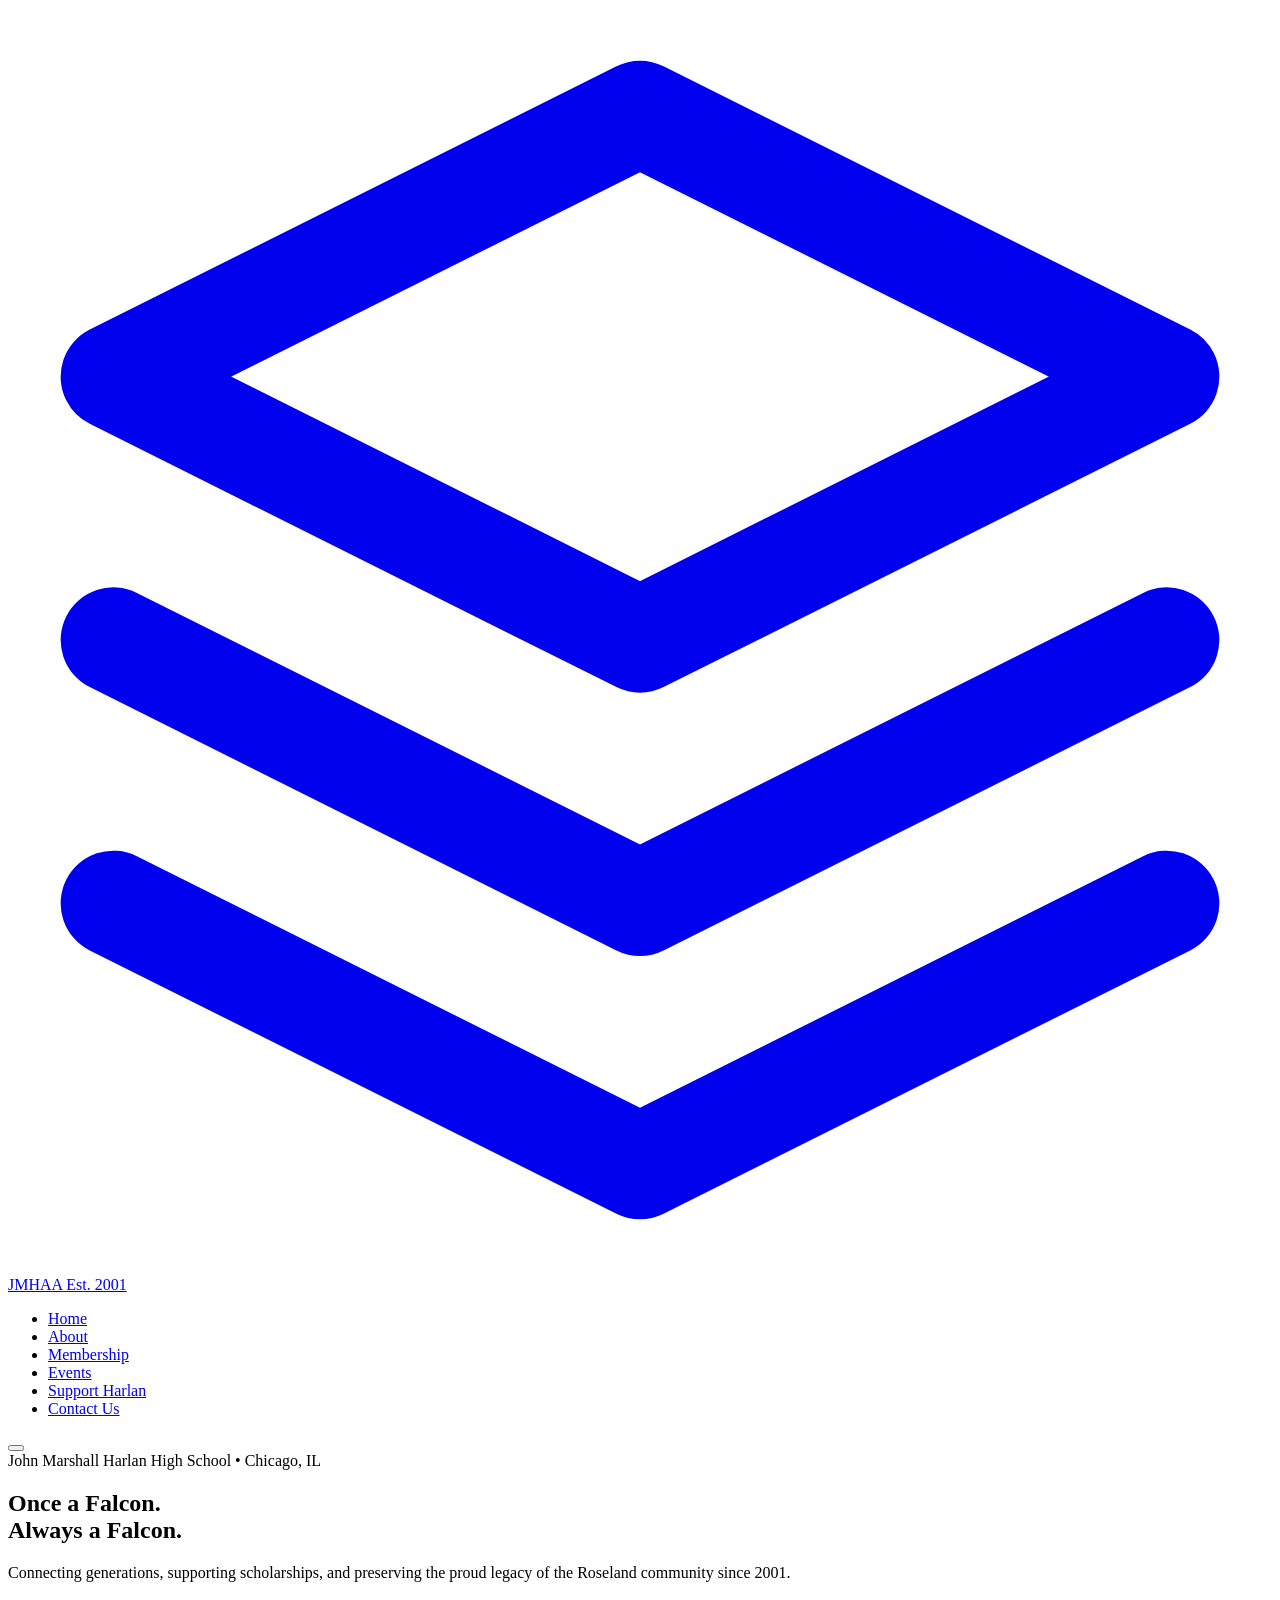
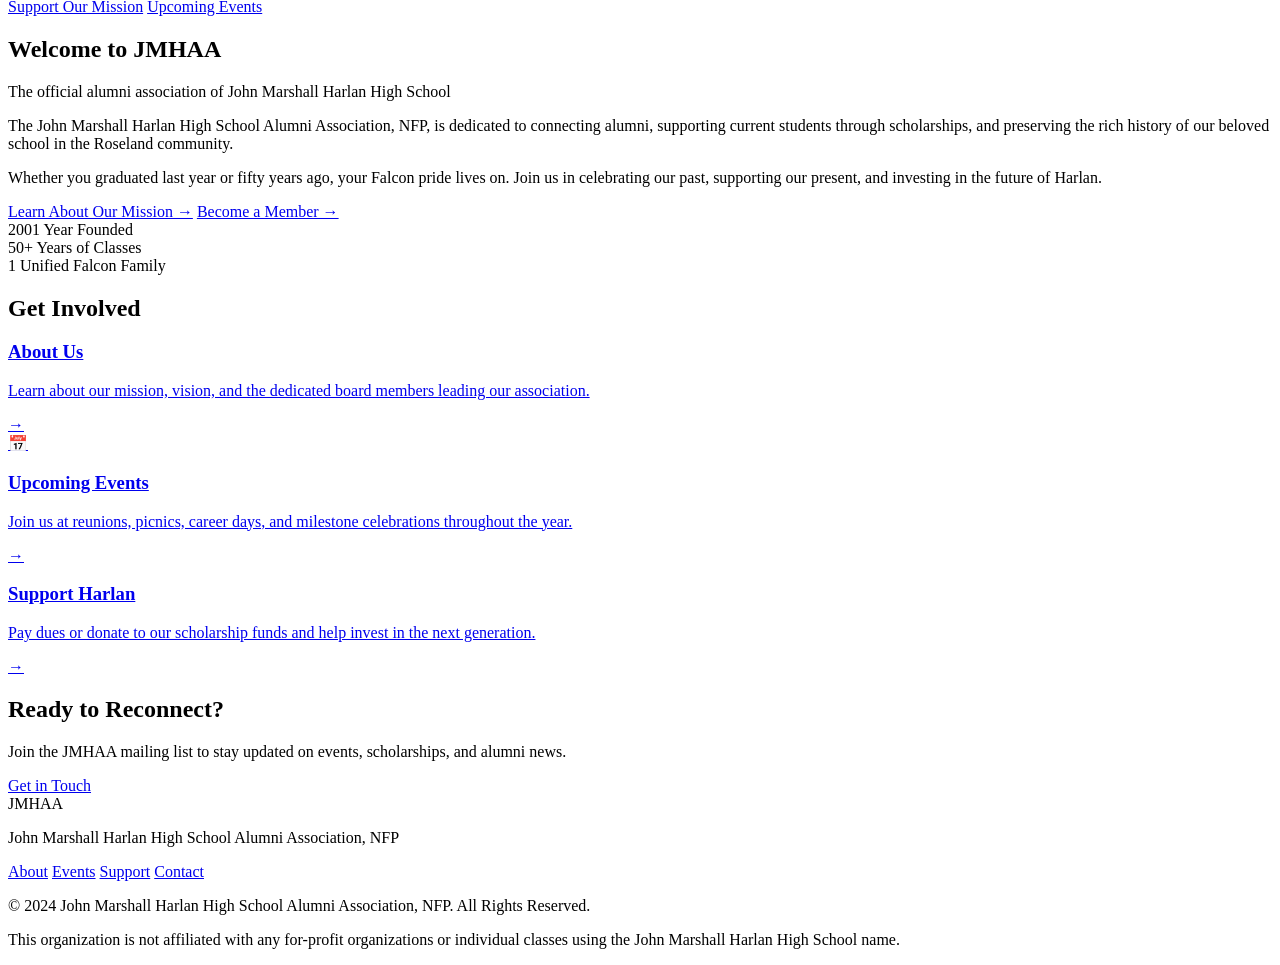
==== index.html @ 7b8058c6 "Add initial HTML structure for JMHAA website This file contains the complete HTML structure for the " ====
<!DOCTYPE html>
<html lang="en">
<head>
    <meta charset="UTF-8">
    <meta name="viewport" content="width=device-width, initial-scale=1.0">
    <meta name="description" content="John Marshall Harlan High School Alumni Association - Connecting Falcons, supporting scholarships, and preserving our legacy in Chicago since 2001.">
    <title>John Marshall Harlan Alumni Association | Once a Falcon. Always a Falcon.</title>
    <link rel="stylesheet" href="style.css">
    <link rel="preconnect" href="https://fonts.googleapis.com">
    <link rel="preconnect" href="https://fonts.gstatic.com" crossorigin>
    <link href="https://fonts.googleapis.com/css2?family=Inter:wght@400;500;600&family=Merriweather:wght@700;900&display=swap" rel="stylesheet">
</head>
<body>

    <!-- Navigation -->
    <header class="site-header">
        <div class="container header-inner">
            <a href="index.html" class="logo">
                <svg class="logo-icon" viewBox="0 0 24 24" fill="none" stroke="currentColor" stroke-width="2" stroke-linecap="round" stroke-linejoin="round"><path d="M12 2L2 7l10 5 10-5-10-5z"/><path d="M2 17l10 5 10-5"/><path d="M2 12l10 5 10-5"/></svg>
                <div class="logo-text">
                    <span class="logo-main">JMHAA</span>
                    <span class="logo-sub">Est. 2001</span>
                </div>
            </a>
            <nav class="main-nav" id="mainNav">
                <ul>
                    <li><a href="index.html" class="active">Home</a></li>
                    <li><a href="about.html">About</a></li>
                    <li><a href="membership.html">Membership</a></li>
                    <li><a href="events.html">Events</a></li>
                    <li><a href="support.html">Support Harlan</a></li>
                    <li><a href="contact.html" class="btn btn-primary">Contact Us</a></li>
                </ul>
            </nav>
            <button class="mobile-menu-toggle" id="mobileMenuToggle" aria-label="Toggle navigation">
                <span></span>
                <span></span>
                <span></span>
            </button>
        </div>
    </header>

    <main>
        <!-- Hero Section -->
        <section class="hero">
            <div class="container hero-content">
                <span class="hero-badge">John Marshall Harlan High School • Chicago, IL</span>
                <h1>Once a Falcon.<br>Always a Falcon.</h1>
                <p>Connecting generations, supporting scholarships, and preserving the proud legacy of the Roseland community since 2001.</p>
                <div class="hero-actions">
                    <a href="support.html" class="btn btn-primary">Support Our Mission</a>
                    <a href="events.html" class="btn btn-secondary">Upcoming Events</a>
                </div>
            </div>
            <div class="hero-overlay"></div>
        </section>

        <!-- Welcome Section -->
        <section class="section fade-in">
            <div class="container">
                <div class="section-header">
                    <h2>Welcome to JMHAA</h2>
                    <div class="divider"></div>
                    <p class="section-subtitle">The official alumni association of John Marshall Harlan High School</p>
                </div>
                <div class="welcome-grid">
                    <div class="welcome-text">
                        <p>The John Marshall Harlan High School Alumni Association, NFP, is dedicated to connecting alumni, supporting current students through scholarships, and preserving the rich history of our beloved school in the Roseland community.</p>
                        <p>Whether you graduated last year or fifty years ago, your Falcon pride lives on. Join us in celebrating our past, supporting our present, and investing in the future of Harlan.</p>
                        <div class="welcome-links">
                            <a href="about.html" class="text-link">Learn About Our Mission →</a>
                            <a href="membership.html" class="text-link">Become a Member →</a>
                        </div>
                    </div>
                    <div class="welcome-stats">
                        <div class="stat-card">
                            <span class="stat-number">2001</span>
                            <span class="stat-label">Year Founded</span>
                        </div>
                        <div class="stat-card">
                            <span class="stat-number">50+</span>
                            <span class="stat-label">Years of Classes</span>
                        </div>
                        <div class="stat-card">
                            <span class="stat-number">1</span>
                            <span class="stat-label">Unified Falcon Family</span>
                        </div>
                    </div>
                </div>
            </div>
        </section>

        <!-- Quick Links Section -->
        <section class="section bg-light fade-in">
            <div class="container">
                <div class="section-header">
                    <h2>Get Involved</h2>
                    <div class="divider"></div>
                </div>
                <div class="cards-grid">
                    <a href="about.html" class="card-link">
                        <div class="card">
                            <div class="card-icon"></div>
                            <h3>About Us</h3>
                            <p>Learn about our mission, vision, and the dedicated board members leading our association.</p>
                            <span class="card-arrow">→</span>
                        </div>
                    </a>
                    <a href="events.html" class="card-link">
                        <div class="card">
                            <div class="card-icon">📅</div>
                            <h3>Upcoming Events</h3>
                            <p>Join us at reunions, picnics, career days, and milestone celebrations throughout the year.</p>
                            <span class="card-arrow">→</span>
                        </div>
                    </a>
                    <a href="support.html" class="card-link">
                        <div class="card">
                            <div class="card-icon"></div>
                            <h3>Support Harlan</h3>
                            <p>Pay dues or donate to our scholarship funds and help invest in the next generation.</p>
                            <span class="card-arrow">→</span>
                        </div>
                    </a>
                </div>
            </div>
        </section>

        <!-- Call to Action -->
        <section class="section bg-navy text-white fade-in">
            <div class="container">
                <div class="cta-content">
                    <h2>Ready to Reconnect?</h2>
                    <p>Join the JMHAA mailing list to stay updated on events, scholarships, and alumni news.</p>
                    <a href="contact.html" class="btn btn-primary">Get in Touch</a>
                </div>
            </div>
        </section>
    </main>

    <!-- Footer -->
    <footer class="site-footer">
        <div class="container footer-inner">
            <div class="footer-brand">
                <span class="logo-main">JMHAA</span>
                <p>John Marshall Harlan High School Alumni Association, NFP</p>
            </div>
            <div class="footer-links">
                <a href="about.html">About</a>
                <a href="events.html">Events</a>
                <a href="support.html">Support</a>
                <a href="contact.html">Contact</a>
            </div>
            <div class="footer-legal">
                <p>&copy; 2024 John Marshall Harlan High School Alumni Association, NFP. All Rights Reserved.</p>
                <p>This organization is not affiliated with any for-profit organizations or individual classes using the John Marshall Harlan High School name.</p>
            </div>
        </div>
    </footer>

    <script src="script.js"></script>
</body>
</html>
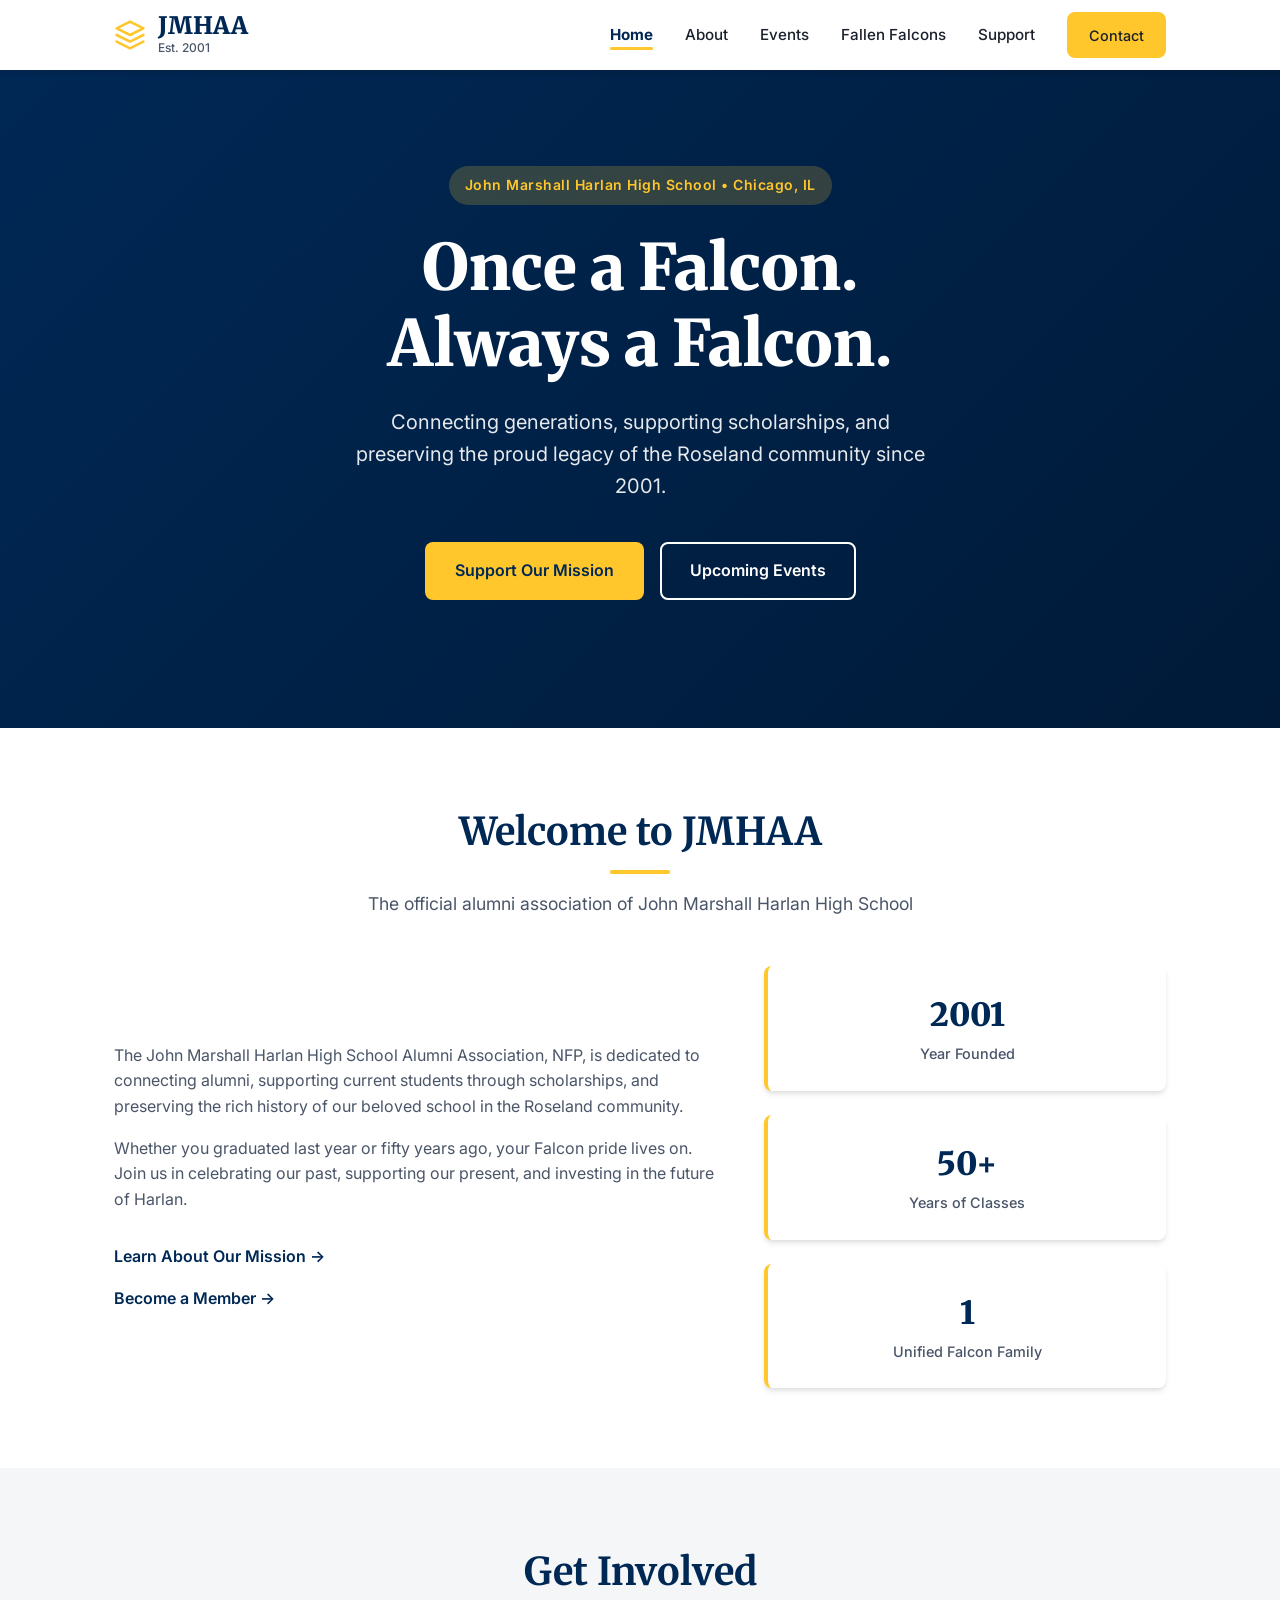
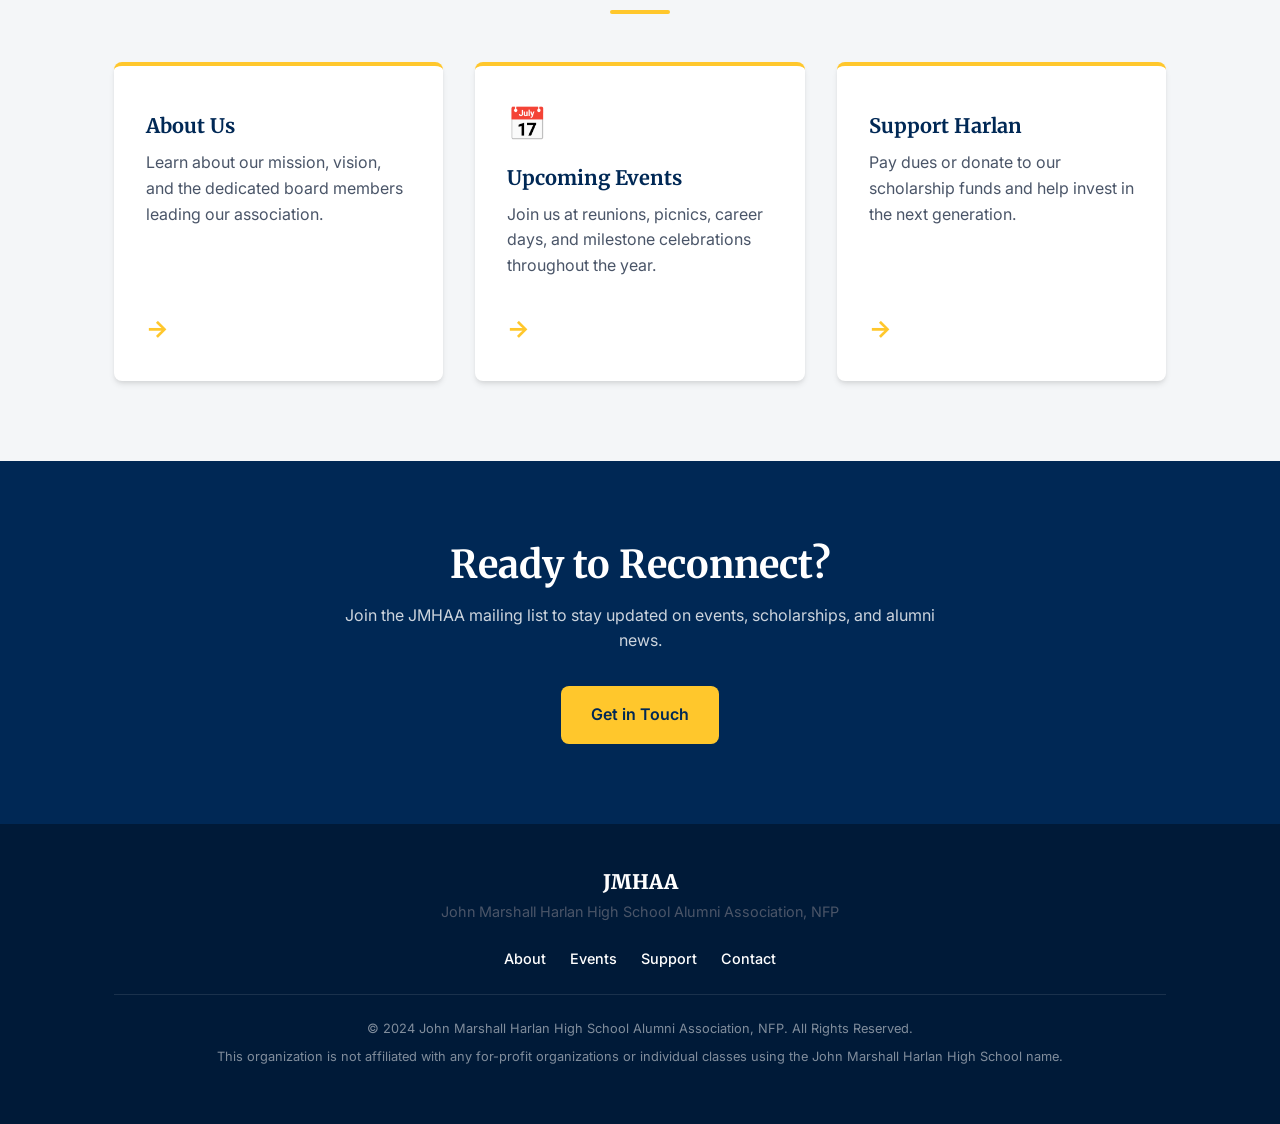
==== commit 1055ae3a: "Update navigation links in index.html" ====
--- a/index.html
+++ b/index.html
@@ -23,14 +23,14 @@
                 </div>
             </a>
             <nav class="main-nav" id="mainNav">
-                <ul>
-                    <li><a href="index.html" class="active">Home</a></li>
-                    <li><a href="about.html">About</a></li>
-                    <li><a href="membership.html">Membership</a></li>
-                    <li><a href="events.html">Events</a></li>
-                    <li><a href="support.html">Support Harlan</a></li>
-                    <li><a href="contact.html" class="btn btn-primary">Contact Us</a></li>
-                </ul>
+               <ul>
+    <li><a href="index.html">Home</a></li>
+    <li><a href="about.html">About</a></li>
+    <li><a href="events.html">Events</a></li>
+    <li><a href="fallen-falcons.html">Fallen Falcons</a></li>
+    <li><a href="support.html">Support</a></li>
+    <li><a href="contact.html" class="btn btn-primary">Contact</a></li>
+</ul>
             </nav>
             <button class="mobile-menu-toggle" id="mobileMenuToggle" aria-label="Toggle navigation">
                 <span></span>
--- a/style.css
+++ b/style.css
@@ -0,0 +1,270 @@
+/* --- CSS Variables & Reset --- */
+:root {
+    --navy: #002855;
+    --navy-dark: #001a38;
+    --gold: #FFC72C;
+    --gold-hover: #e6b225;
+    --white: #FFFFFF;
+    --light-gray: #F4F6F8;
+    --text-dark: #1A202C;
+    --text-light: #4A5568;
+    --font-heading: 'Merriweather', serif;
+    --font-body: 'Inter', sans-serif;
+    --shadow: 0 4px 6px -1px rgba(0, 0, 0, 0.1), 0 2px 4px -1px rgba(0, 0, 0, 0.06);
+    --radius: 8px;
+}
+
+* { box-sizing: border-box; margin: 0; padding: 0; }
+html { scroll-behavior: smooth; }
+body {
+    font-family: var(--font-body);
+    color: var(--text-dark);
+    line-height: 1.6;
+    background-color: var(--white);
+    display: flex;
+    flex-direction: column;
+    min-height: 100vh;
+}
+
+main { flex: 1; }
+
+/* --- Typography & Utilities --- */
+h1, h2, h3 { font-family: var(--font-heading); color: var(--navy); line-height: 1.2; }
+h1 { font-size: clamp(2.5rem, 5vw, 4rem); font-weight: 900; }
+h2 { font-size: clamp(1.75rem, 3vw, 2.5rem); margin-bottom: 1rem; }
+h3 { font-size: 1.25rem; margin-bottom: 0.75rem; }
+p { margin-bottom: 1rem; color: var(--text-light); }
+a { text-decoration: none; color: inherit; transition: color 0.3s ease; }
+
+.container { max-width: 1100px; margin: 0 auto; padding: 0 1.5rem; }
+.section { padding: 5rem 0; }
+.bg-light { background-color: var(--light-gray); }
+.bg-navy { background-color: var(--navy); }
+.text-white { color: var(--white); }
+.text-white p { color: rgba(255, 255, 255, 0.8); }
+
+.section-header { text-align: center; max-width: 700px; margin: 0 auto 3rem auto; }
+.divider { width: 60px; height: 4px; background-color: var(--gold); margin: 1rem auto; border-radius: 2px; }
+.section-subtitle { font-size: 1.1rem; }
+
+/* --- Buttons --- */
+.btn {
+    display: inline-block;
+    padding: 0.875rem 1.75rem;
+    border-radius: var(--radius);
+    font-weight: 600;
+    text-align: center;
+    transition: all 0.3s ease;
+    cursor: pointer;
+    border: 2px solid transparent;
+}
+.btn-primary { background-color: var(--gold); color: var(--navy); }
+.btn-primary:hover { background-color: var(--gold-hover); transform: translateY(-2px); }
+.btn-secondary { background-color: transparent; border-color: var(--white); color: var(--white); }
+.btn-secondary:hover { background-color: var(--white); color: var(--navy); }
+.text-link { color: var(--navy); font-weight: 600; display: inline-block; margin-top: 0.5rem; }
+.text-link:hover { color: var(--gold-hover); text-decoration: underline; }
+
+/* --- Header & Navigation --- */
+.site-header {
+    position: sticky;
+    top: 0;
+    background-color: var(--white);
+    box-shadow: var(--shadow);
+    z-index: 1000;
+    padding: 0.75rem 0;
+}
+.header-inner { display: flex; justify-content: space-between; align-items: center; }
+.logo { display: flex; align-items: center; gap: 0.75rem; color: var(--navy); }
+.logo-icon { width: 32px; height: 32px; stroke: var(--gold); }
+.logo-main { font-family: var(--font-heading); font-size: 1.5rem; font-weight: 900; display: block; line-height: 1; }
+.logo-sub { font-size: 0.75rem; font-weight: 500; color: var(--text-light); display: block; }
+
+.main-nav ul { list-style: none; display: flex; gap: 2rem; align-items: center; }
+.main-nav a { font-weight: 500; font-size: 0.95rem; color: var(--text-dark); position: relative; }
+.main-nav a:hover { color: var(--navy); }
+.main-nav .btn { padding: 0.6rem 1.25rem; font-size: 0.9rem; }
+
+/* Active Navigation State (Auto-applied by JS) */
+.main-nav a.active {
+    color: var(--navy);
+    font-weight: 700;
+}
+.main-nav a.active::after {
+    content: '';
+    position: absolute;
+    bottom: -6px;
+    left: 0;
+    width: 100%;
+    height: 3px;
+    background-color: var(--gold);
+    border-radius: 2px;
+}
+
+.mobile-menu-toggle {
+    display: none;
+    flex-direction: column;
+    gap: 5px;
+    background: none;
+    border: none;
+    cursor: pointer;
+    padding: 5px;
+}
+.mobile-menu-toggle span {
+    display: block;
+    width: 25px;
+    height: 3px;
+    background-color: var(--navy);
+    border-radius: 2px;
+    transition: all 0.3s ease;
+}
+
+/* --- Hero Section --- */
+.hero {
+    position: relative;
+    background-color: var(--navy);
+    color: var(--white);
+    padding: 6rem 0 8rem 0;
+    text-align: center;
+    overflow: hidden;
+}
+.hero::before {
+    content: '';
+    position: absolute;
+    top: 0; left: 0; right: 0; bottom: 0;
+    background: linear-gradient(135deg, var(--navy) 0%, var(--navy-dark) 100%);
+    z-index: 1;
+}
+.hero-content { position: relative; z-index: 2; max-width: 800px; }
+.hero-badge {
+    display: inline-block;
+    background-color: rgba(255, 199, 44, 0.2);
+    color: var(--gold);
+    padding: 0.5rem 1rem;
+    border-radius: 50px;
+    font-size: 0.875rem;
+    font-weight: 600;
+    margin-bottom: 1.5rem;
+    letter-spacing: 0.5px;
+}
+.hero h1 { color: var(--white); margin-bottom: 1.5rem; }
+.hero p { color: rgba(255, 255, 255, 0.9); font-size: 1.25rem; margin-bottom: 2.5rem; max-width: 600px; margin-left: auto; margin-right: auto; }
+.hero-actions { display: flex; gap: 1rem; justify-content: center; flex-wrap: wrap; }
+
+/* --- Welcome Section --- */
+.welcome-grid { display: grid; grid-template-columns: 1.5fr 1fr; gap: 3rem; align-items: center; }
+.welcome-links { display: flex; flex-direction: column; gap: 0.5rem; margin-top: 1.5rem; }
+.welcome-stats { display: grid; grid-template-columns: 1fr; gap: 1.5rem; }
+.stat-card {
+    background: var(--white);
+    padding: 1.5rem;
+    border-radius: var(--radius);
+    box-shadow: var(--shadow);
+    text-align: center;
+    border-left: 4px solid var(--gold);
+}
+.stat-number { display: block; font-family: var(--font-heading); font-size: 2rem; font-weight: 900; color: var(--navy); }
+.stat-label { font-size: 0.9rem; color: var(--text-light); font-weight: 500; }
+
+/* --- Cards & Grids --- */
+.cards-grid { display: grid; grid-template-columns: repeat(auto-fit, minmax(300px, 1fr)); gap: 2rem; }
+.card-link { display: block; text-decoration: none; color: inherit; }
+.card {
+    background: var(--white);
+    padding: 2rem;
+    border-radius: var(--radius);
+    box-shadow: var(--shadow);
+    border-top: 4px solid var(--gold);
+    transition: transform 0.3s ease, box-shadow 0.3s ease;
+    height: 100%;
+    display: flex;
+    flex-direction: column;
+}
+.card-link:hover .card { transform: translateY(-5px); box-shadow: 0 10px 15px -3px rgba(0, 0, 0, 0.1); }
+.card-icon { font-size: 2rem; margin-bottom: 1rem; }
+.card h3 { color: var(--navy); }
+.card p { flex: 1; }
+.card-arrow { font-size: 1.5rem; color: var(--gold); font-weight: 700; margin-top: 1rem; display: block; }
+
+/* --- CTA Section --- */
+.cta-content { text-align: center; max-width: 600px; margin: 0 auto; }
+.cta-content h2 { color: var(--white); }
+.cta-content p { color: rgba(255, 255, 255, 0.8); margin-bottom: 2rem; }
+
+/* --- Footer --- */
+.site-footer { background-color: var(--navy-dark); color: rgba(255, 255, 255, 0.7); padding: 3rem 0; font-size: 0.9rem; margin-top: auto; }
+.footer-inner { text-align: center; }
+.footer-brand .logo-main { color: var(--white); font-size: 1.25rem; margin-bottom: 0.5rem; display: block; }
+.footer-links { margin: 1.5rem 0; display: flex; justify-content: center; gap: 1.5rem; flex-wrap: wrap; }
+.footer-links a { color: var(--white); font-weight: 500; }
+.footer-links a:hover { color: var(--gold); }
+.footer-legal { border-top: 1px solid rgba(255, 255, 255, 0.1); padding-top: 1.5rem; margin-top: 1.5rem; }
+.footer-legal p { margin-bottom: 0.5rem; font-size: 0.8rem; color: rgba(255, 255, 255, 0.5); }
+
+/* --- Animations --- */
+.fade-in { opacity: 0; transform: translateY(20px); transition: opacity 0.6s ease-out, transform 0.6s ease-out; }
+.fade-in.visible { opacity: 1; transform: translateY(0); }
+
+/* --- Mobile Responsiveness --- */
+@media (max-width: 768px) {
+    .mobile-menu-toggle { display: flex; }
+    .main-nav {
+        display: none;
+        position: absolute;
+        top: 100%;
+        left: 0;
+        right: 0;
+        background-color: var(--white);
+        box-shadow: 0 4px 6px rgba(0,0,0,0.1);
+        padding: 1.5rem;
+    }
+    .main-nav.is-active { display: block; }
+    .main-nav ul { flex-direction: column; gap: 1.25rem; align-items: flex-start; }
+    .main-nav .btn { width: 100%; text-align: center; }
+    
+    .welcome-grid { grid-template-columns: 1fr; }
+    .hero-actions { flex-direction: column; }
+    .btn { width: 100%; }
+}
+
+/* --- Board Member Profile Styles --- */
+.board-card { text-align: center; padding: 2rem 1.5rem; }
+.board-img {
+    width: 100px;
+    height: 100px;
+    border-radius: 50%;
+    margin: 0 auto 1.5rem auto;
+    border: 3px solid var(--gold);
+    object-fit: cover;
+    background-color: var(--light-gray);
+}
+.board-name { font-size: 1.25rem; margin-bottom: 0.25rem; color: var(--navy); }
+.board-class { font-size: 0.9rem; color: var(--text-light); font-weight: 600; margin-bottom: 0.5rem; display: block; }
+.board-title { font-size: 0.95rem; color: var(--navy); font-weight: 500; font-style: italic; }
+
+/* --- Text-Only Board Member Styles --- */
+.board-text-card {
+    display: flex;
+    flex-direction: column;
+    justify-content: center;
+    padding: 1.5rem;
+    border-left: 3px solid var(--gold);
+    background-color: var(--white);
+    border-radius: 0 var(--radius) var(--radius) 0;
+    box-shadow: var(--shadow);
+    transition: transform 0.3s ease;
+}
+.board-text-card:hover {
+    transform: translateX(5px);
+}
+.board-text-card h3 {
+    font-size: 1.1rem;
+    margin-bottom: 0.25rem;
+    color: var(--navy);
+}
+.board-text-card .board-class {
+    font-size: 0.85rem;
+    color: var(--text-light);
+    font-weight: 600;
+    margin-bottom: 0;
+}
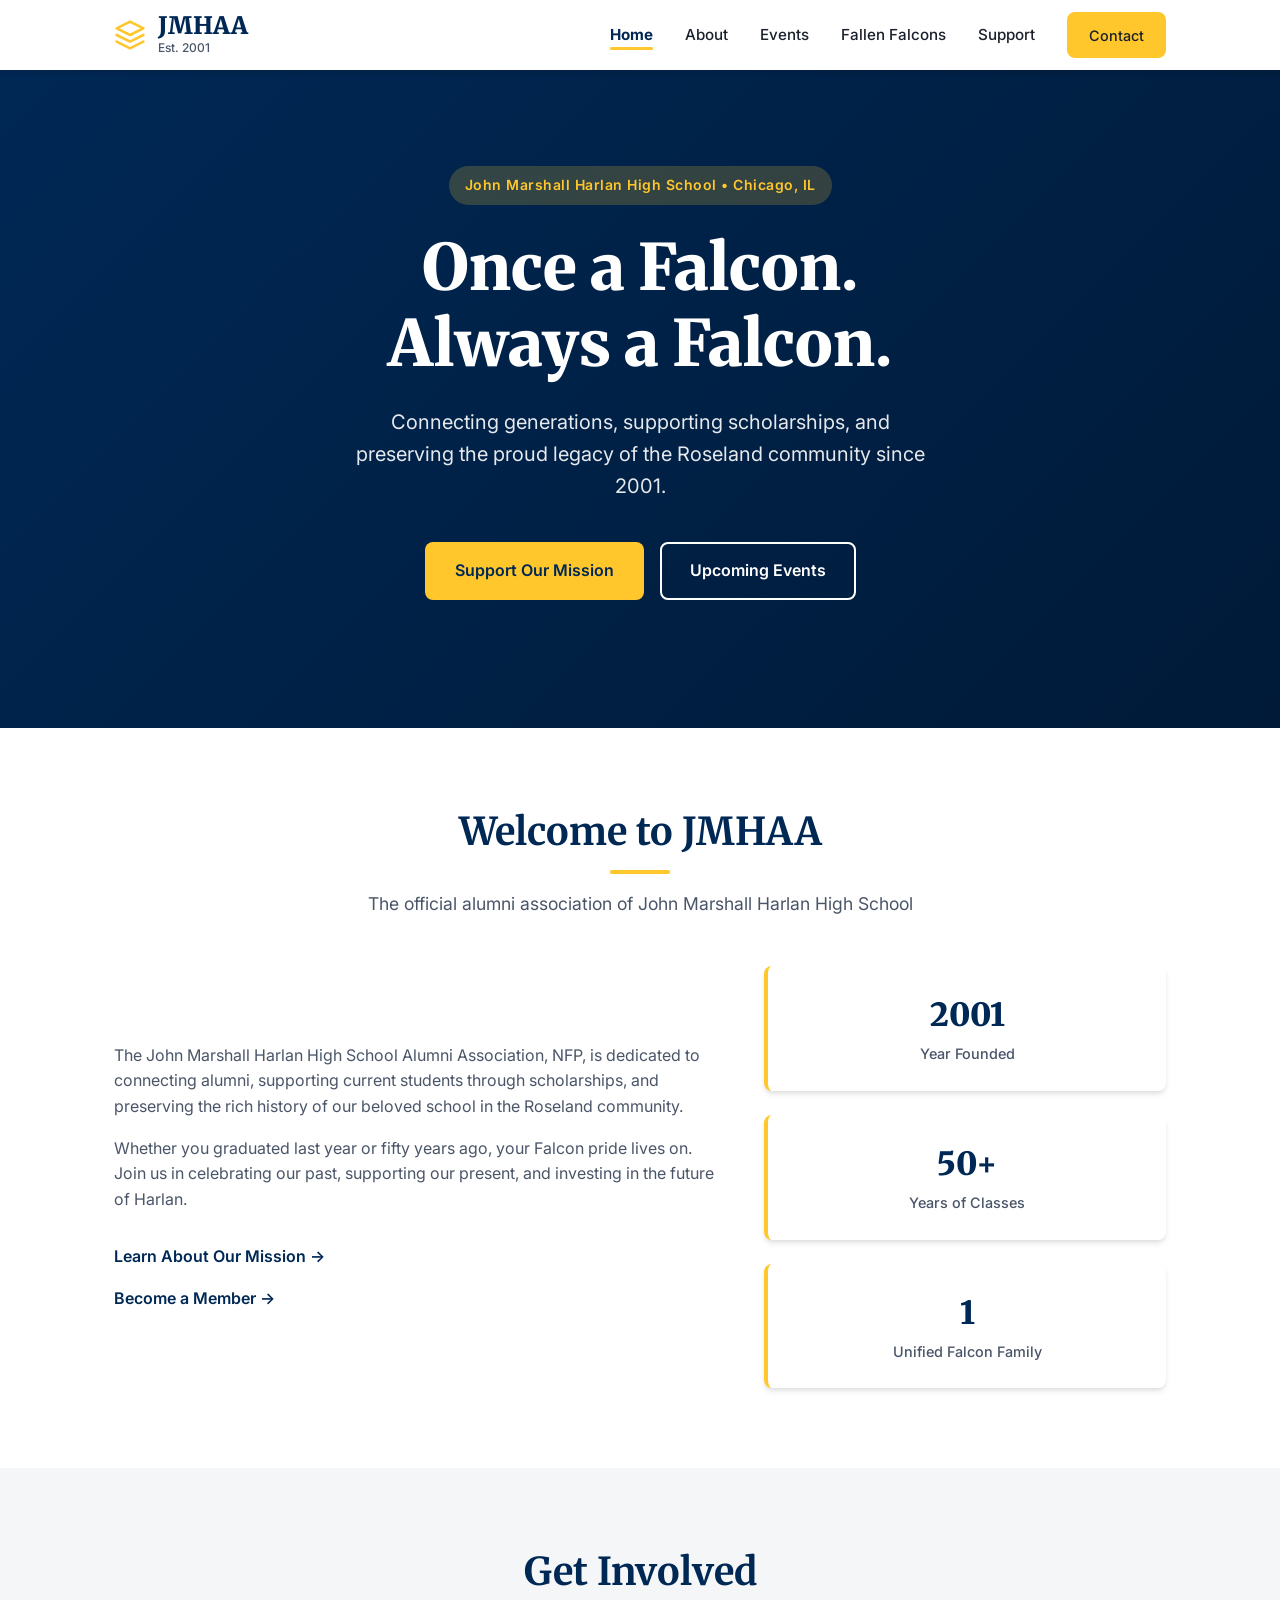
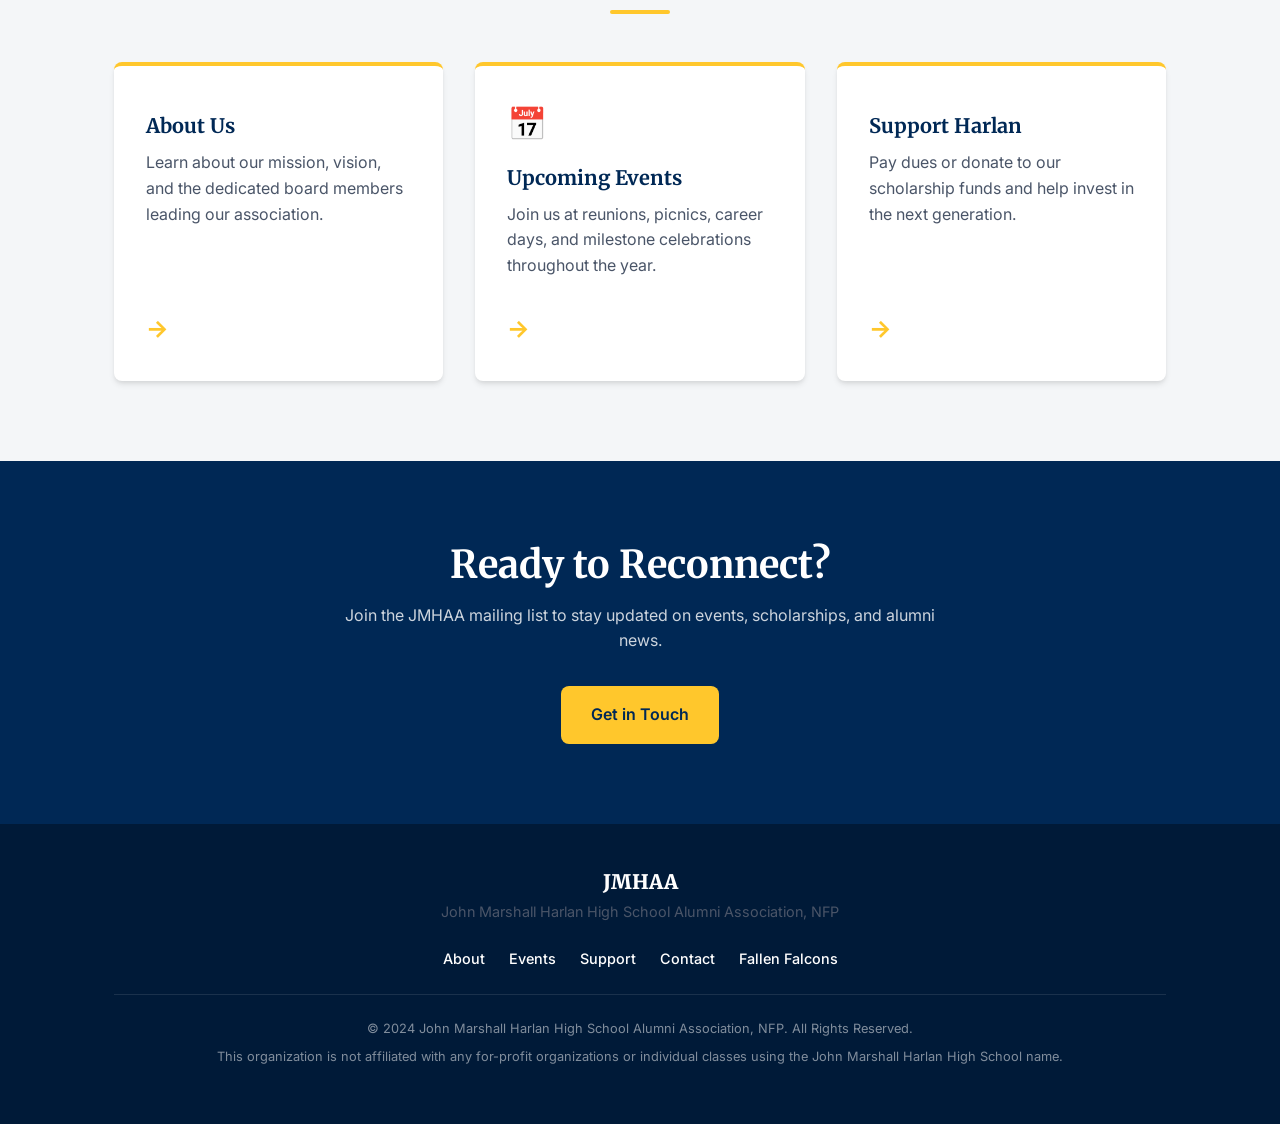
==== commit ee957d4a: "Add link to Fallen Falcons page in footer" ====
--- a/index.html
+++ b/index.html
@@ -150,6 +150,7 @@
                 <a href="events.html">Events</a>
                 <a href="support.html">Support</a>
                 <a href="contact.html">Contact</a>
+                <a href="fallen-falcons.html">Fallen Falcons</a>
             </div>
             <div class="footer-legal">
                 <p>&copy; 2024 John Marshall Harlan High School Alumni Association, NFP. All Rights Reserved.</p>
